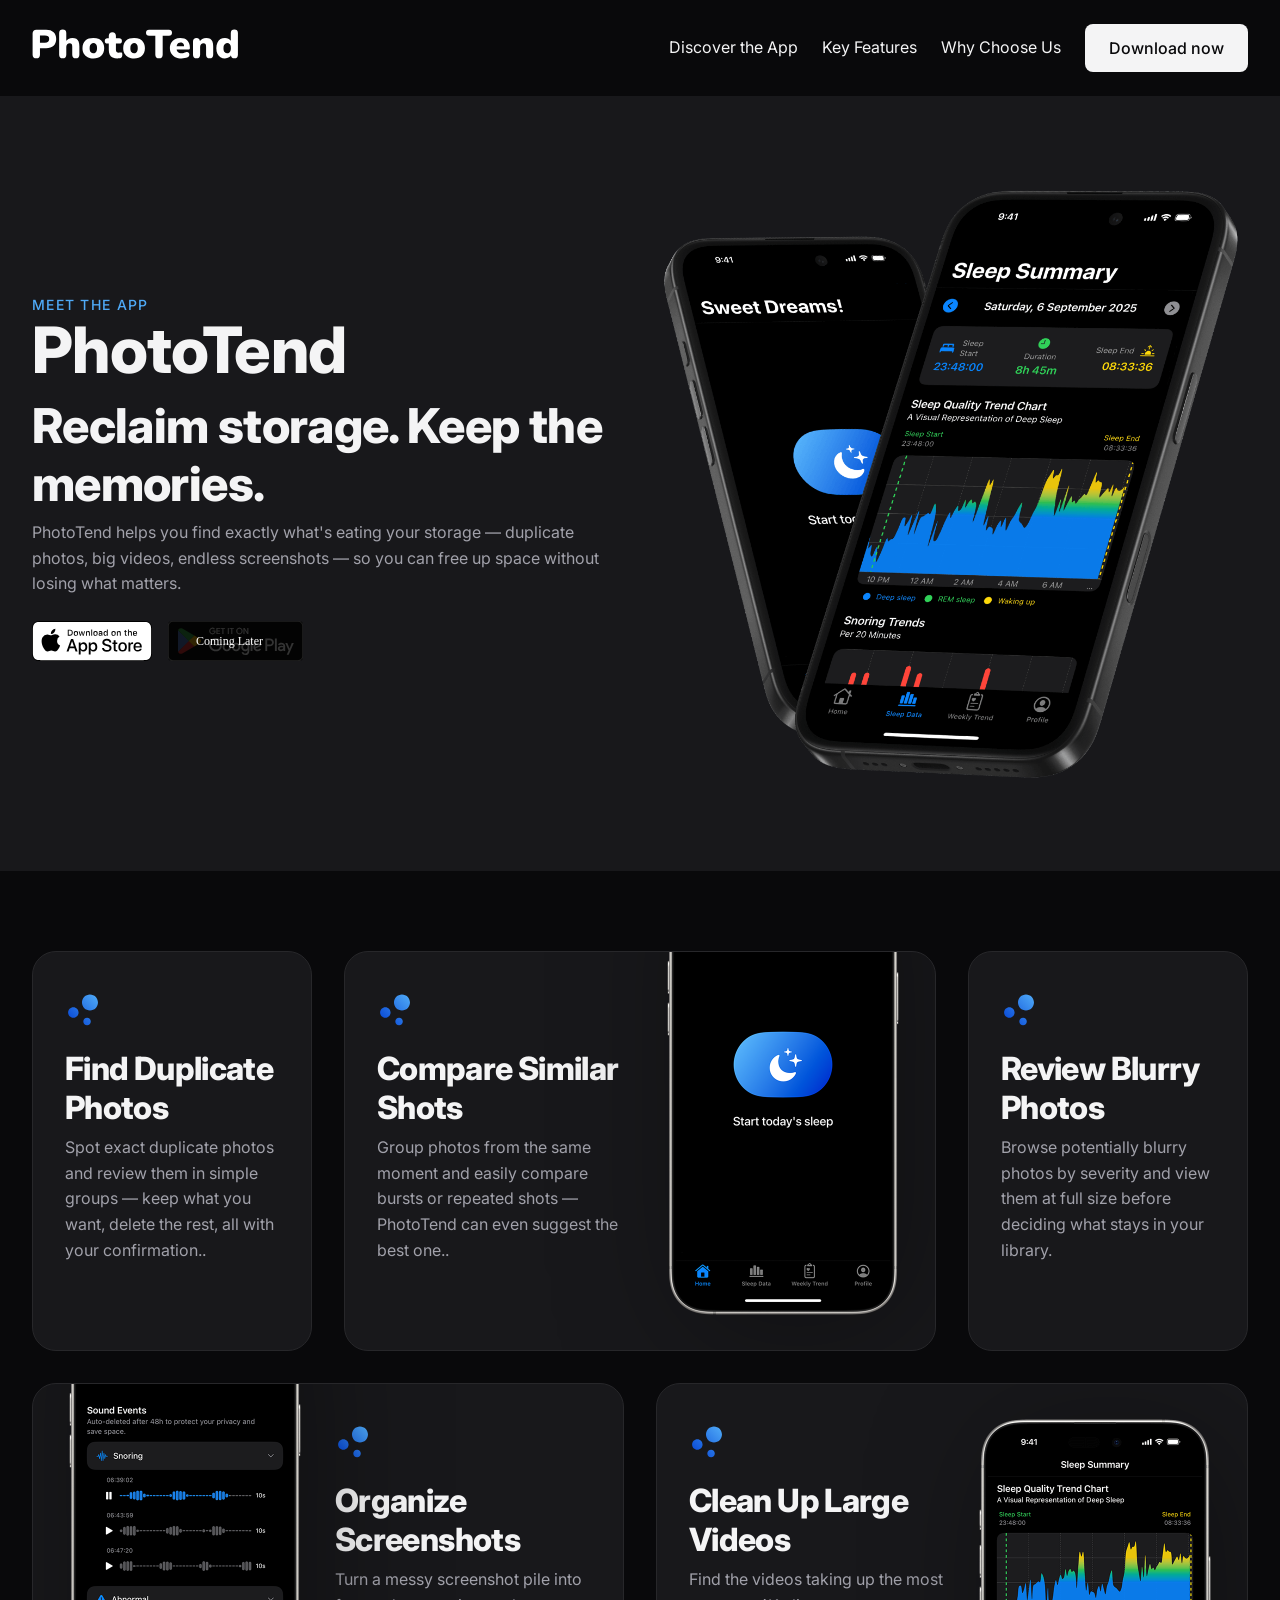
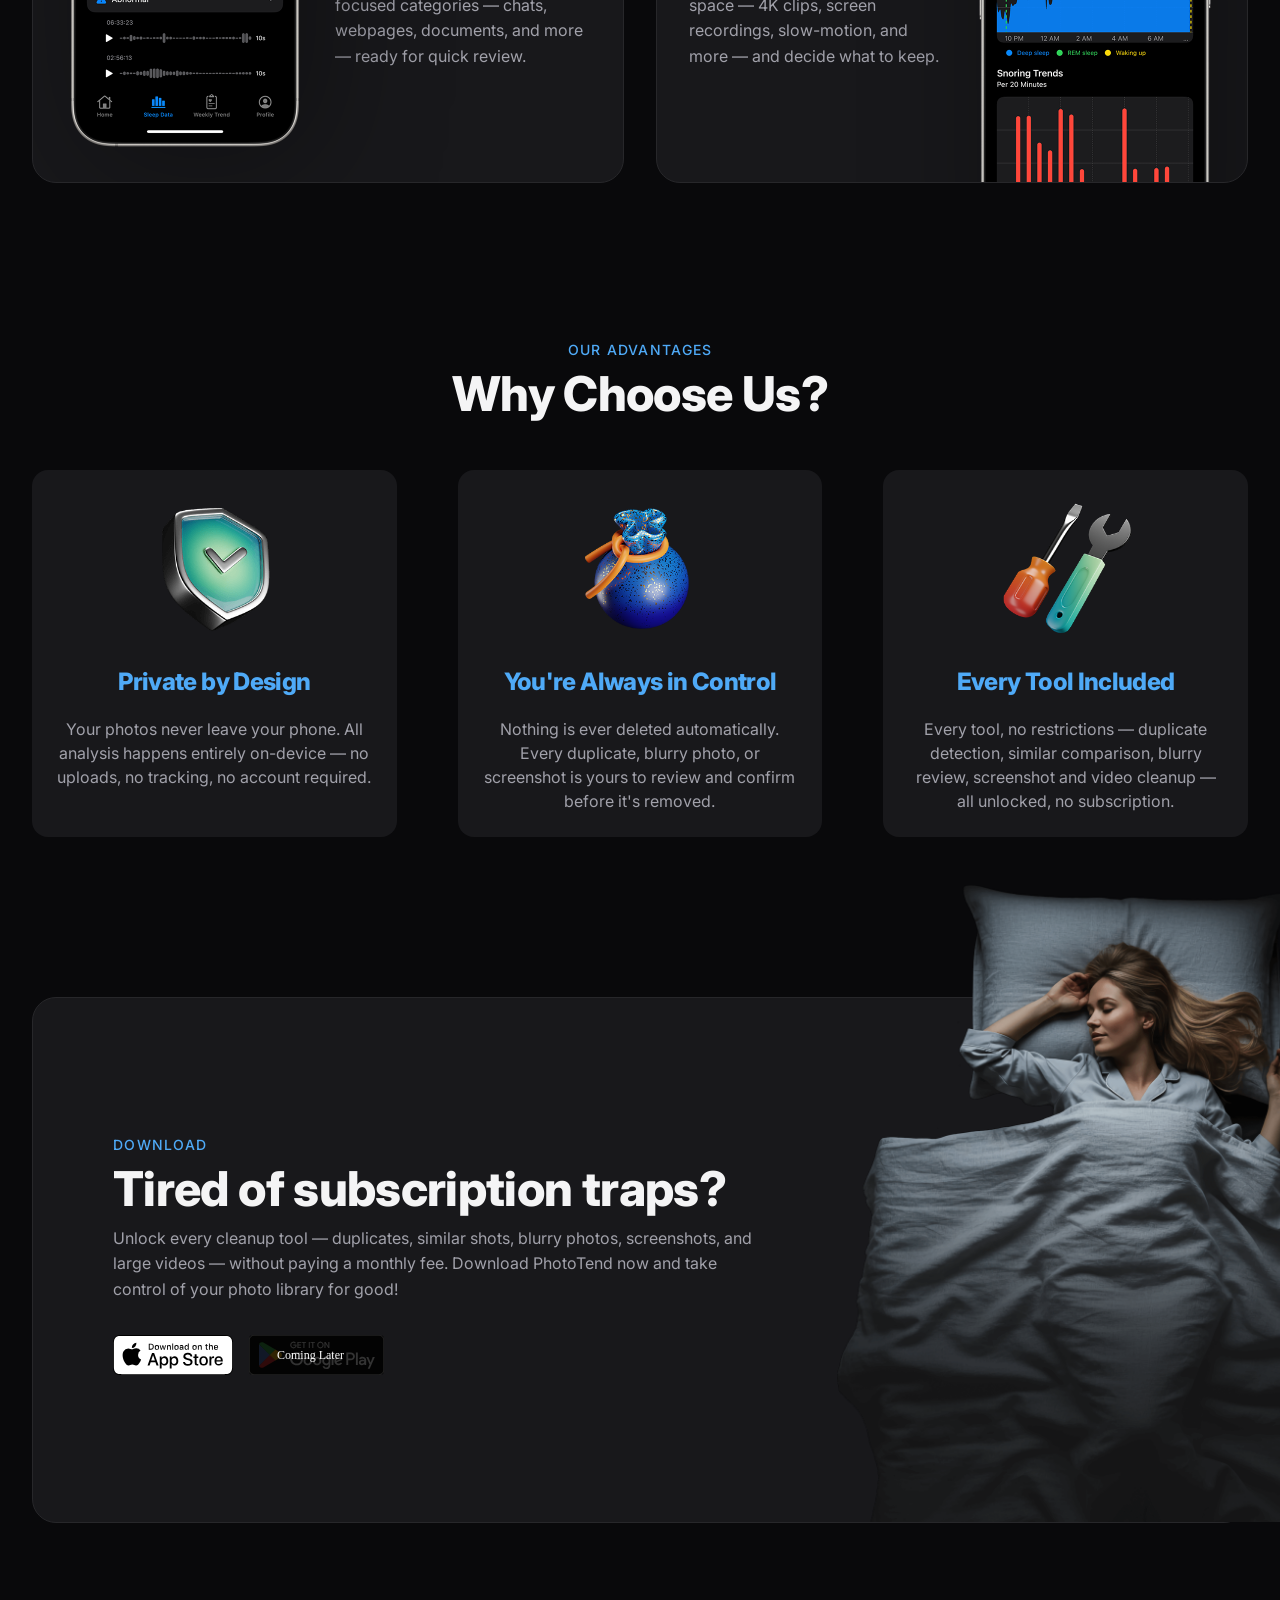
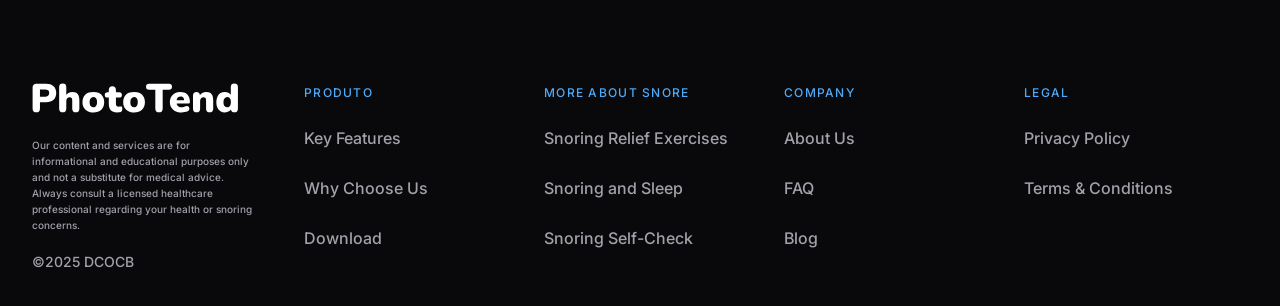
==== en/index.html @ 8b0f8ff6 "Update index.html" ====
<!DOCTYPE html>
<html lang="en">

<head>
  <script type="text/javascript">
    (function () {
      if (document.cookie.indexOf('lang_preference=en') === -1 &&
        window.location.pathname.indexOf('/en/') === -1 &&
        window.location.search.indexOf('lang=en') === -1) {
        var userLang = navigator.language || navigator.userLanguage;
        if (userLang.startsWith('zh') && window.location.pathname.indexOf('/zh/') === -1) {
          window.location.href = '/zh/index.html';
        } else if (userLang.startsWith('jp') && window.location.pathname.indexOf('/jp/') === -1) {
          window.location.href = '/jp/index.html';
        } else if (userLang.startsWith('kr') && window.location.pathname.indexOf('/kr/') === -1) {
          window.location.href = '/kr/index.html';
        }
      }
    })();
  </script>
  <link rel="preconnect" href="https://fonts.googleapis.com" />
  <link rel="preconnect" href="https://fonts.gstatic.com" crossorigin />

  <meta charset="UTF-8" />
  <meta name="viewport" content="width=device-width, initial-scale=1.0" />
  <title>Snore App - Track Your Snoring & Improve Sleep Quality</title>
  <meta name="description"
    content="Snore app tracks your snoring patterns and provides insights to help you understand your sleep better. Reduce snoring and improve sleep quality with our AI-powered sleep tracking solution.">
  <link rel="stylesheet" href="../styles/index.css" />

  <!-- Hreflang tags for SEO -->
  <link rel="alternate" hreflang="en" href="https://phototend.dcocb.com/index.html" />
  <link rel="alternate" hreflang="zh-TW" href="https://phototend.dcocb.com/zh/index.html" />
  <link rel="alternate" hreflang="jp" href="https://phototend.dcocb.com/jp/index.html" />
  <link rel="alternate" hreflang="x-default" href="https://phototend.dcocb.com/index.html" />

  <!-- SEO Enhancement: Canonical URL -->
  <link rel="canonical" href="https://snore.dcocb.com/index.html" />

  <!-- SEO Enhancement: Open Graph -->
  <meta property="og:title" content="Snore App - Track Your Snoring & Improve Sleep Quality" />
  <meta property="og:description"
    content="Snore app tracks your snoring patterns and provides insights to help you understand your sleep better. Reduce snoring and improve sleep quality with our AI-powered sleep tracking solution." />
  <meta property="og:type" content="website" />
  <meta property="og:url" content="https://snore.dcocb.com/index.html" />
  <meta property="og:image" content="https://snore.dcocb.com/assets/en/smartphones.png" />

  <!-- SEO Enhancement: Twitter Card -->
  <meta name="twitter:card" content="summary_large_image" />
  <meta name="twitter:title" content="Snore App - Track Your Snoring & Improve Sleep Quality" />
  <meta name="twitter:description"
    content="Snore app tracks your snoring patterns and provides insights to help you understand your sleep better. Reduce snoring and improve sleep quality with our AI-powered sleep tracking solution." />
  <meta name="twitter:image" content="https://snore.dcocb.com/assets/en/smartphones.png" />

  <!-- SEO Enhancement: Structured Data -->
  <script type="application/ld+json">
    {
      "@context": "https://schema.org",
      "@type": "WebSite",
      "name": "Snore App",
      "url": "https://snore.dcocb.com/",
      "description": "Snore app tracks your snoring patterns and provides insights to help you understand your sleep better. Reduce snoring and improve sleep quality with our AI-powered sleep tracking solution.",
      "publisher": {
        "@type": "Organization",
        "name": "Snore",
        "logo": {
          "@type": "ImageObject",
          "url": "https://snore.dcocb.com/assets/logo.svg"
        }
      }
    }
    </script>

  <link href="https://fonts.googleapis.com/css2?family=Inter:wght@100..900&display=swap" rel="stylesheet" />
</head>

<body>
  <header>
    <div class="container py-base">
      <nav class="flex items-center gap-1.5">
        <a href="#">
          <img src="../assets/en/logo.svg" alt="Logo Zingen" />
        </a>

        <a href="#about" class="desktop-only">Discover the App</a>
        <a href="#features" class="desktop-only">Key Features</a>
        <a href="#advantages" class="desktop-only">Why Choose Us</a>

        <a href="#download" class="btn btn-sm">Download now</a>
      </nav>
    </div>
  </header>


  <section id="about">
    <div class="container even-columns py-xl items-center">
      <div>
        <header>
          <strong>Meet the app</strong>
          <div class="main-title">
            <h1>PhotoTend</h1>
            <h2>Reclaim storage. Keep the memories.</h2>
          </div>
        </header>
        <p>
          PhotoTend helps you find exactly what's eating your storage — duplicate photos,
          big videos, endless screenshots — so you can free up space without losing what matters.
        </p>

        <div style="height: 24px;"></div>
        <div class="buttons flex gap-1">
          <a href="https://apps.apple.com/app/id6751473721">
            <img src="../assets/en/icons/button-appstore-white.svg" alt="Baixar da Apple Store" />
          </a>
          <a href="#">
            <img src="../assets/en/icons/button-playstore-black2.svg" alt="Baixar da Play Store" />
          </a>
        </div>
      </div>
      <div>
        <img class="desktop-only" src="../assets/en/smartphones.png" alt="" />
      </div>
    </div>
  </section>


  <section id="features">
    <div class="cards container py-xl grid gap-1.5">
      <div class="card py-lg px-lg">
        <img src="../assets/en/icons/5-1-2.svg" alt="" />
        <h3>Find Duplicate Photos</h3>
        <p>
          Spot exact duplicate photos and review them in
          simple groups — keep what you want, delete the
          rest, all with your confirmation..
        </p>
      </div>

      <div class="card py-lg px-lg">
        <div>
          <img src="../assets/en/icons/5-1-2.svg" alt="" />
          <h3>Compare Similar Shots</h3>
          <p>
            Group photos from the same moment and easily
            compare bursts or repeated shots — PhotoTend
            can even suggest the best one..
          </p>
        </div>
        <img class="desktop-only" src="../assets/en/Tela 2.png" alt="" />
      </div>

      <div class="card py-lg px-lg">
        <img src="../assets/en/icons/5-1-2.svg" alt="" />
        <h3>Review Blurry Photos</h3>
        <p>
          Browse potentially blurry photos by severity
          and view them at full size before deciding
          what stays in your library.
        </p>
      </div>

      <div class="card py-lg px-lg">
        <div>
          <img src="../assets/en/icons/5-1-2.svg" alt="" />
          <h3>Organize Screenshots</h3>
          <p>
            Turn a messy screenshot pile into focused
            categories — chats, webpages, documents,
            and more — ready for quick review.
          </p>
        </div>
        <img class="desktop-only" src="../assets/en/Tela 1.png" alt="" />
      </div>

      <div class="card py-lg px-lg">
        <div>
          <img src="../assets/en/icons/5-1-2.svg" alt="" />
          <h3>Clean Up Large Videos</h3>
          <p>
            Find the videos taking up the most
            space — 4K clips, screen recordings,
            slow-motion, and more — and decide what to keep.
          </p>
        </div>
        <img class="desktop-only" src="../assets/en/Tela 3.png" alt="" />
      </div>
    </div>
  </section>

  <section id="advantages">
    <div class="container py-xl">
      <header>
        <strong>Our Advantages</strong>
        <h2>Why Choose Us?</h2>
      </header>
      <div class="advantages-container">
        <div class="advantage-item">
          <img src="../assets/en/icons/3-1.png" alt="Advanced Research" />
          <h3>Private by Design</h3>
          <p>
            Your photos never leave your phone.
            All analysis happens entirely on-device — no uploads,
            no tracking, no account required.
          </p>
        </div>

        <div class="advantage-item">
          <img src="../assets/en/icons/3-2.png" alt="Trusted Users" />
          <h3>You're Always in Control</h3>
          <p>
            Nothing is ever deleted automatically.
            Every duplicate, blurry photo,
            or screenshot is yours to review and confirm before it's removed.
          </p>
        </div>

        <div class="advantage-item">
          <img src="../assets/en/icons/3-3.png" alt="Data Encryption" />
          <h3>Every Tool Included</h3>
          <p>
            Every tool, no restrictions — duplicate detection,
            similar comparison, blurry review,
            screenshot and video cleanup — all unlocked, no subscription.
          </p>
        </div>
      </div>
    </div>
  </section>

  <section id="download">
    <div class="container py-xl">
      <div class="card px-lg even-columns items-center">
        <div>
          <header>
            <strong>Download</strong>
            <h2>Tired of subscription traps?</h2>
          </header>
          <p>
            Unlock every cleanup tool — duplicates, similar shots,
            blurry photos, screenshots, and large videos — without paying a monthly fee.
            Download PhotoTend now and take control of your photo library for good!
          </p>

          <div class="buttons flex gap-1">
            <a href="https://apps.apple.com/app/id6751473721"><img src="../assets/en/icons/button-appstore-white.svg"
                alt="Baixar da Apple Store" /></a>
            <a href="#"><img src="../assets/en/icons/button-playstore-black2.svg" alt="Baixar da Play Store" /></a>
          </div>
        </div>

        <img src="../assets/en/217.png" alt="" />
      </div>
    </div>
  </section>

  <!-- <section id="hero">
      <div class="container py-xl">
        <img src="../assets/en/music-bars2.svg" alt="" />
        <h1>Gain more Insights Into your Sleep</h1>
        <p>Embark on better sleep！</p>

        <div class="buttons flex items-center gap-1">
          <a href="#pricing" aria-label="Ver planos" class="btn btn-md"></a>
          <a href="#downloads" class="btn btn-md">Download now</a>
        </div>
      </div>
    </section> -->

  <section id="smartphones-img">
    <div class="container">
      <img src="../assets/en/smartphones.png" alt="" />
    </div>
  </section>


  <footer>
    <div class="container py-xl">
      <div class="grid top even-columns">
        <div>
          <img src="../assets/en/logo.svg" alt="" />

          <p style="font-size: 0.625rem; margin-top: 1rem;">Our content and services are for informational and
            educational purposes only and not a substitute for medical advice. Always consult a licensed healthcare
            professional regarding your health or snoring concerns.</p>
        </div>

        <div>
          <nav class="even-columns" style="display: grid; grid-template-columns: repeat(4, 1fr); gap: 1rem;">
            <ul role="list" class="grid gap-1.5">
              <li class="title">Produto</li>
              <li><a href="#features">Key Features</a></li>
              <li><a href="#advantages">Why Choose Us</a></li>
              <li><a href="#download">Download</a></li>
            </ul>

            <ul role="list" class="grid gap-1.5">
              <li class="title">More about Snore</li>
              <li><a href="blog/train-mouth-stop-snoring.html">Snoring Relief Exercises</a></li>
              <li><a href="blog/snoring-and-sleep.html">Snoring and Sleep</a></li>
              <li><a href="blog/snoring-detection.html">Snoring Self-Check</a></li>
            </ul>

            <ul role="list" class="grid gap-1.5">
              <li class="title">Company</li>
              <li><a href="#about">About Us</a></li>
              <li><a href="faqs.html">FAQ</a></li>
              <li><a href="blog.html">Blog</a></li>
            </ul>

            <ul role="list" class="grid gap-1.5">
              <li class="title">Legal</li>
              <li><a href="privacy-policy.html">Privacy Policy</a></li>
              <li><a href="terms-conditions.html">Terms & Conditions</a></li>
            </ul>
          </nav>
        </div>
      </div>
      <section class="bottom flex gap-1.5">
        <span class="copy">©2025 DCOCB</span>
      </section>
    </div>
  </footer>
</body>

</html>
---- styles/index.css ----
@import url(global.css);
@import url(utility.css);
@import url(buttons.css);
@import url(social.css);
@import url(header.css);
@import url(hero.css);
@import url(sections.css);
@import url(about.css);
@import url(cards.css);
@import url(features.css) (width >= 80em);
@import url(advantages.css);
@import url(download.css);
@import url(footer.css);
@import url(faqs.css);
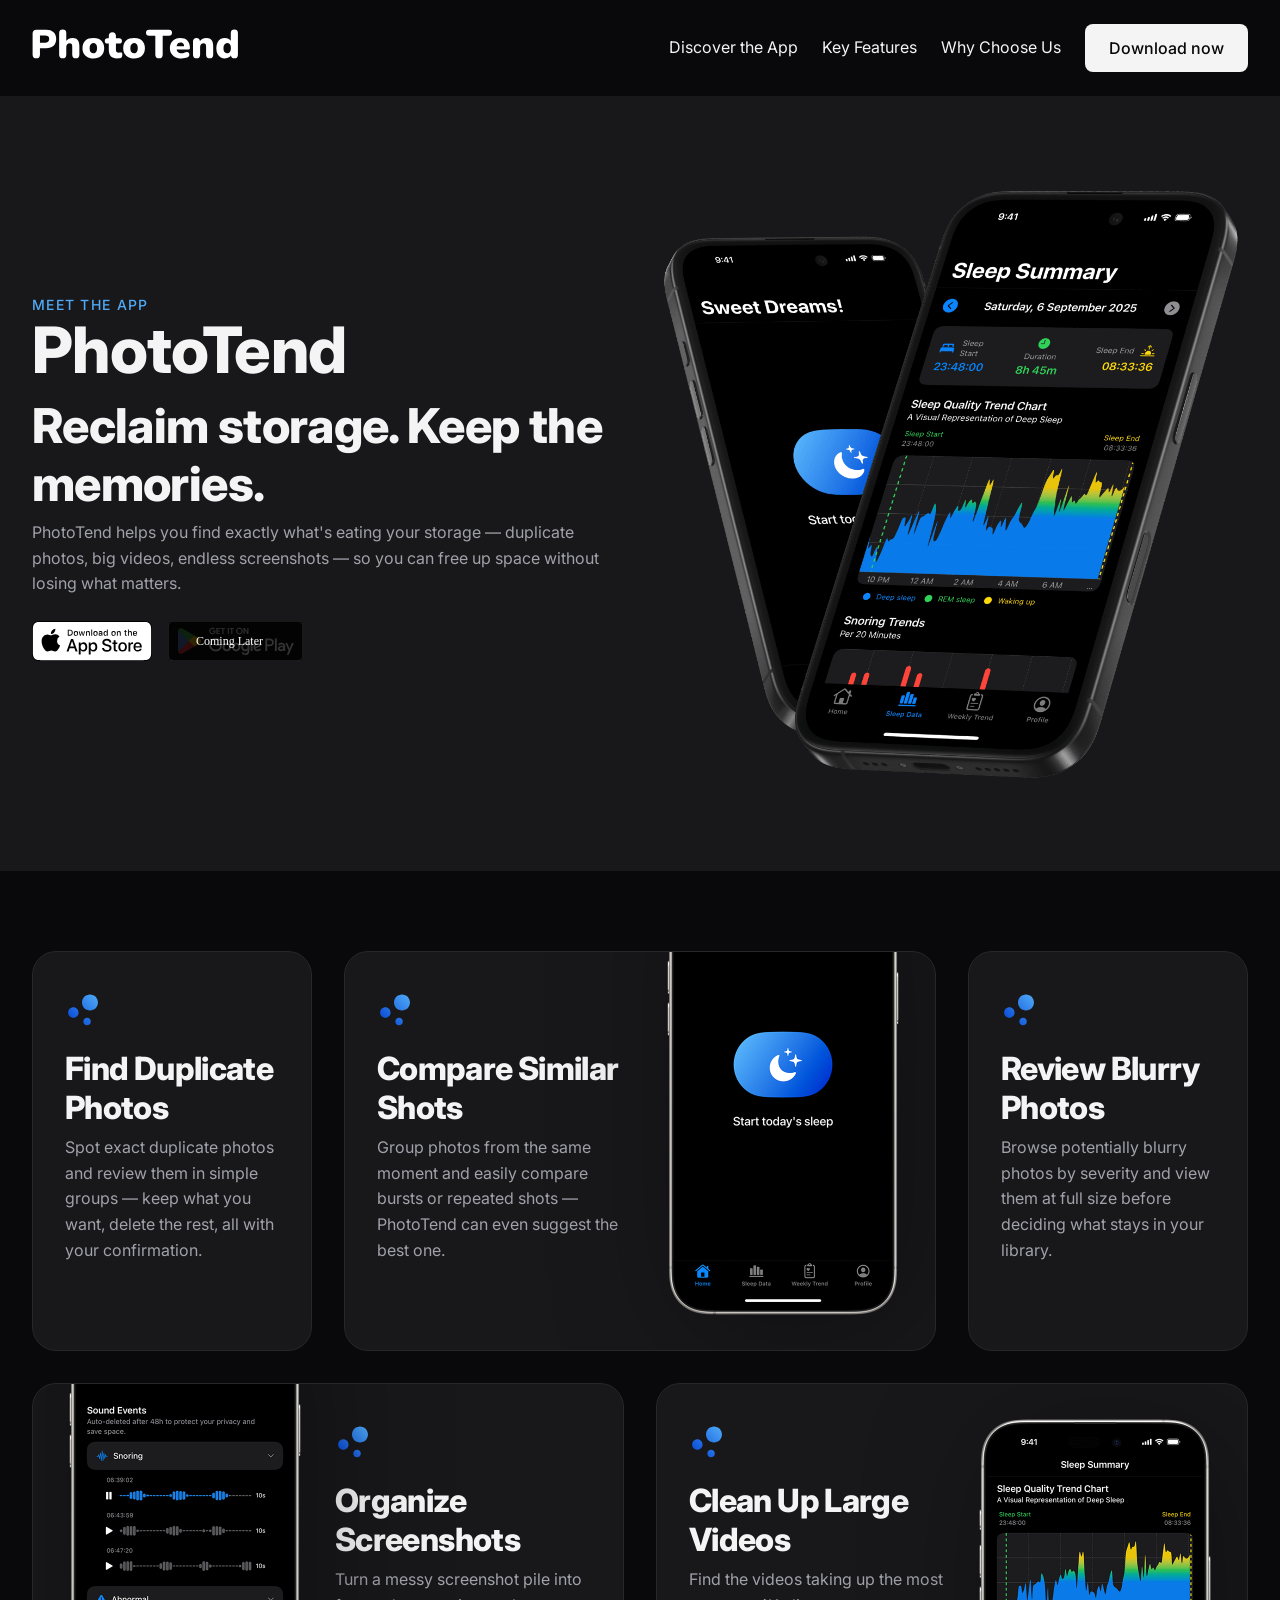
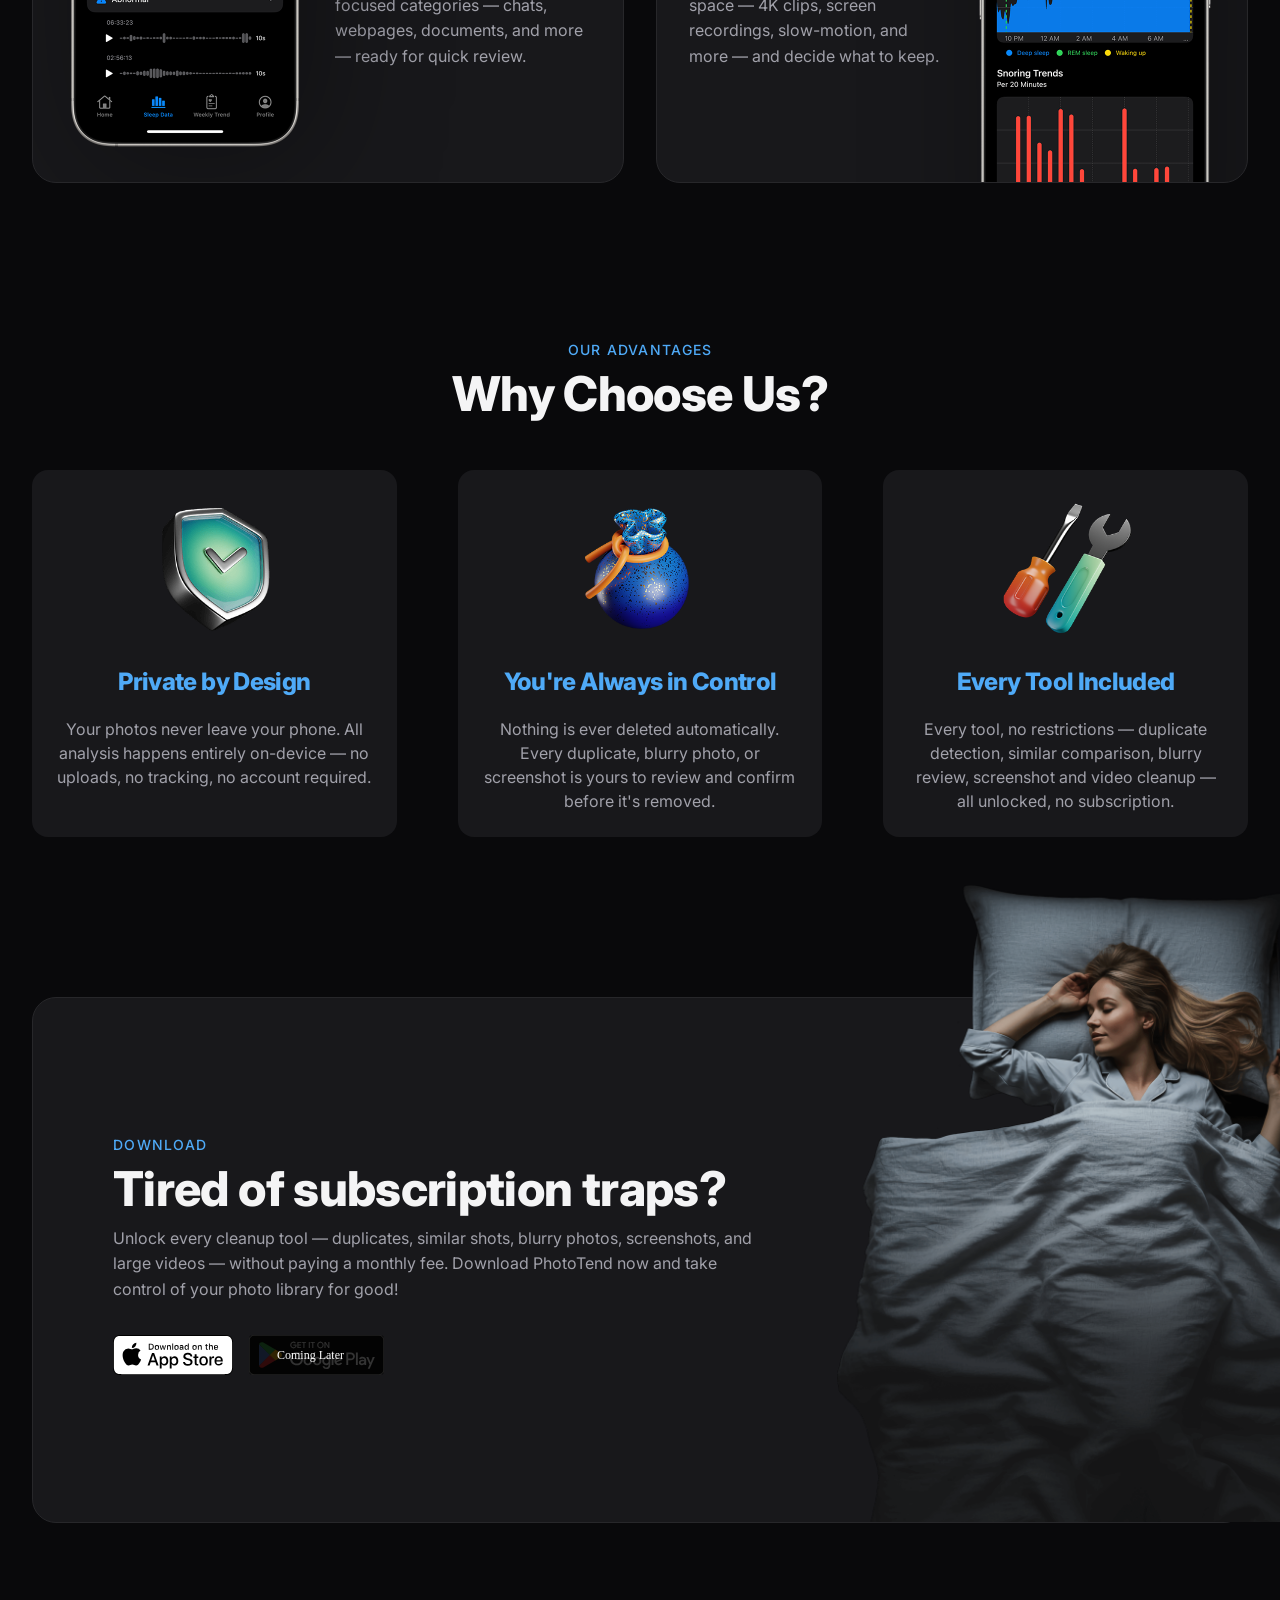
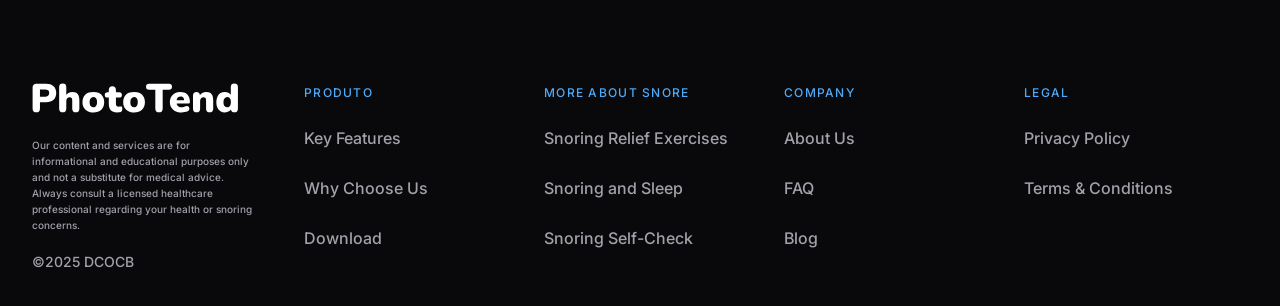
==== commit 772f5635: "Update index.html" ====
--- a/en/index.html
+++ b/en/index.html
@@ -58,14 +58,14 @@
       "@context": "https://schema.org",
       "@type": "WebSite",
       "name": "Snore App",
-      "url": "https://snore.dcocb.com/",
-      "description": "Snore app tracks your snoring patterns and provides insights to help you understand your sleep better. Reduce snoring and improve sleep quality with our AI-powered sleep tracking solution.",
+      "url": "https://phototend.dcocb.com/",
+      "description": "PhotoTend scans your photo library on-device to find duplicates, similar shots, and blurry photos, helping you understand what's taking up your storage. Free up space and keep only the photos that matter — privately, with no subscription required.",
       "publisher": {
         "@type": "Organization",
         "name": "Snore",
         "logo": {
           "@type": "ImageObject",
-          "url": "https://snore.dcocb.com/assets/logo.svg"
+          "url": "https://PhotoTend.dcocb.com/assets/logo.svg"
         }
       }
     }
@@ -132,7 +132,7 @@
         <p>
           Spot exact duplicate photos and review them in
           simple groups — keep what you want, delete the
-          rest, all with your confirmation..
+          rest, all with your confirmation.
         </p>
       </div>
 
@@ -143,7 +143,7 @@
           <p>
             Group photos from the same moment and easily
             compare bursts or repeated shots — PhotoTend
-            can even suggest the best one..
+            can even suggest the best one.
           </p>
         </div>
         <img class="desktop-only" src="../assets/en/Tela 2.png" alt="" />
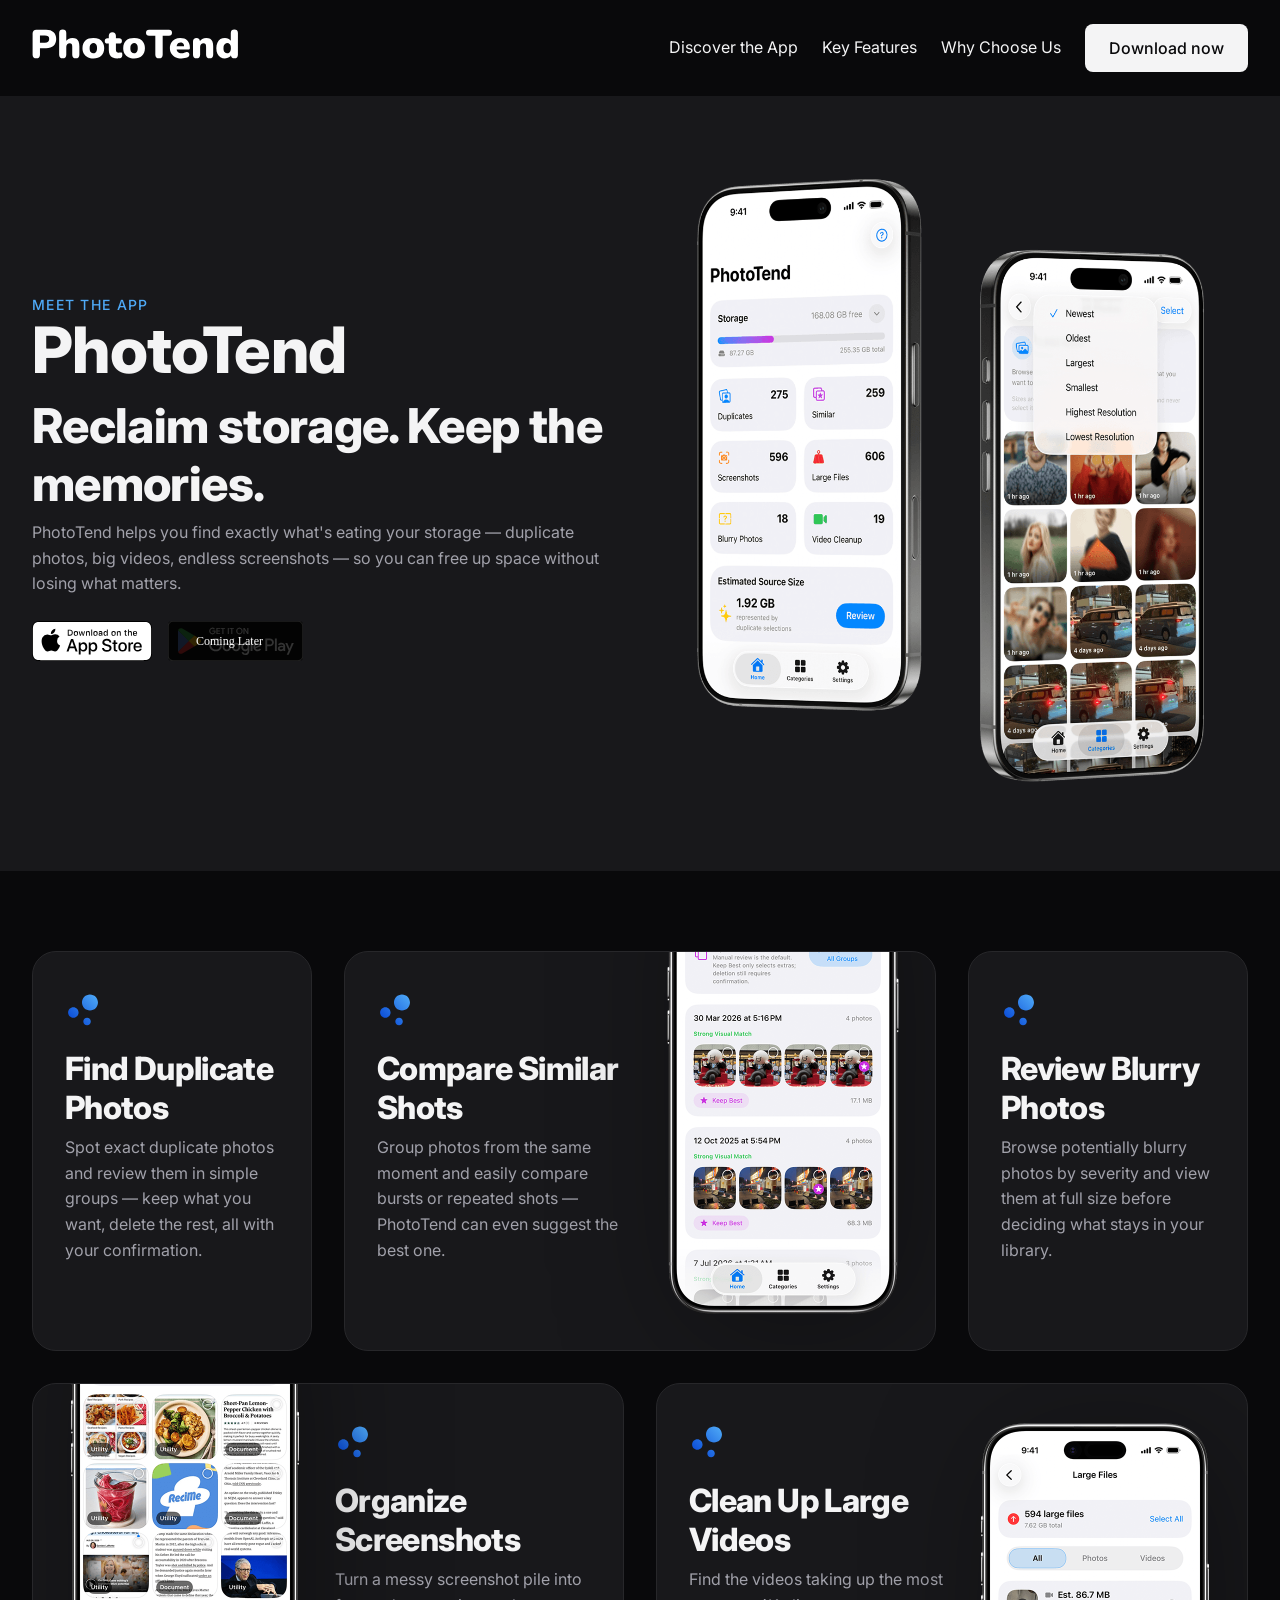
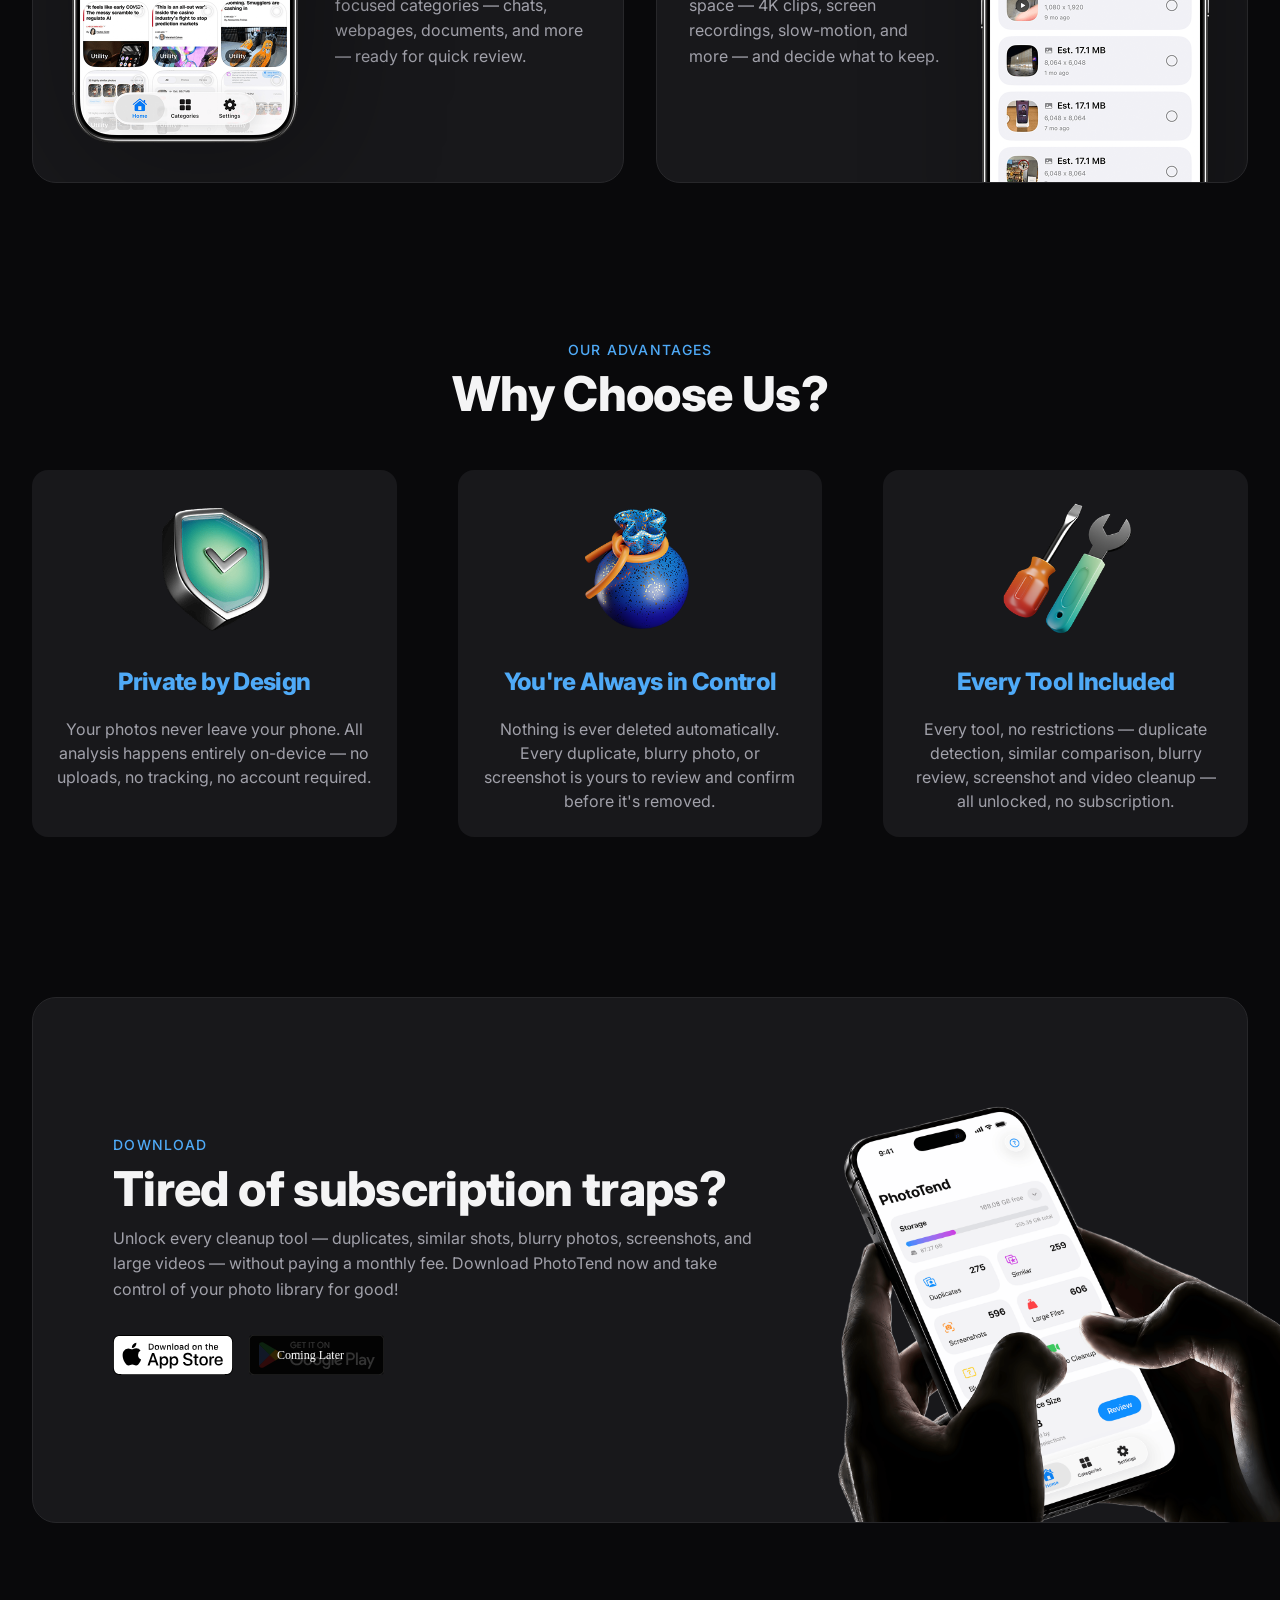
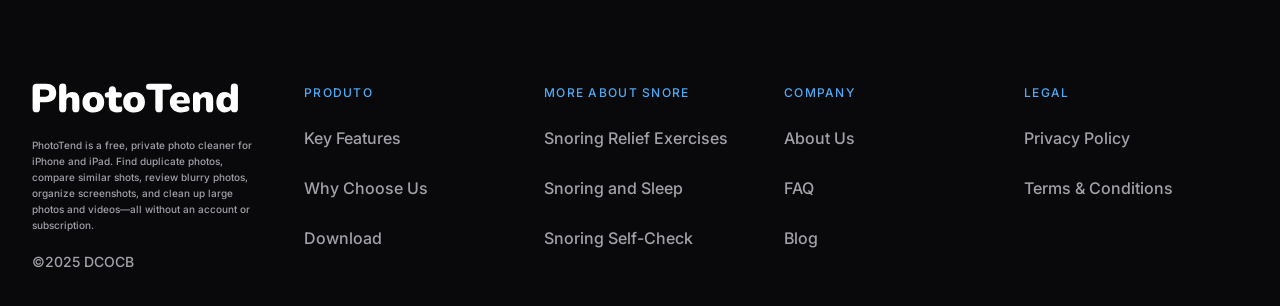
==== commit 8e2edc87: "Update index.html" ====
--- a/en/index.html
+++ b/en/index.html
@@ -12,8 +12,6 @@
           window.location.href = '/zh/index.html';
         } else if (userLang.startsWith('jp') && window.location.pathname.indexOf('/jp/') === -1) {
           window.location.href = '/jp/index.html';
-        } else if (userLang.startsWith('kr') && window.location.pathname.indexOf('/kr/') === -1) {
-          window.location.href = '/kr/index.html';
         }
       }
     })();
@@ -23,7 +21,7 @@
 
   <meta charset="UTF-8" />
   <meta name="viewport" content="width=device-width, initial-scale=1.0" />
-  <title>Snore App - Track Your Snoring & Improve Sleep Quality</title>
+  <title>PhotoTend - Reclaim storage. Keep the memories.</title>
   <meta name="description"
     content="Snore app tracks your snoring patterns and provides insights to help you understand your sleep better. Reduce snoring and improve sleep quality with our AI-powered sleep tracking solution.">
   <link rel="stylesheet" href="../styles/index.css" />
@@ -35,14 +33,14 @@
   <link rel="alternate" hreflang="x-default" href="https://phototend.dcocb.com/index.html" />
 
   <!-- SEO Enhancement: Canonical URL -->
-  <link rel="canonical" href="https://snore.dcocb.com/index.html" />
+  <link rel="canonical" href="https://phototend.dcocb.com/index.html" />
 
   <!-- SEO Enhancement: Open Graph -->
   <meta property="og:title" content="Snore App - Track Your Snoring & Improve Sleep Quality" />
   <meta property="og:description"
     content="Snore app tracks your snoring patterns and provides insights to help you understand your sleep better. Reduce snoring and improve sleep quality with our AI-powered sleep tracking solution." />
   <meta property="og:type" content="website" />
-  <meta property="og:url" content="https://snore.dcocb.com/index.html" />
+  <meta property="og:url" content="https://phototend.dcocb.com/index.html" />
   <meta property="og:image" content="https://snore.dcocb.com/assets/en/smartphones.png" />
 
   <!-- SEO Enhancement: Twitter Card -->
@@ -279,9 +277,7 @@
         <div>
           <img src="../assets/en/logo.svg" alt="" />
 
-          <p style="font-size: 0.625rem; margin-top: 1rem;">Our content and services are for informational and
-            educational purposes only and not a substitute for medical advice. Always consult a licensed healthcare
-            professional regarding your health or snoring concerns.</p>
+          <p style="font-size: 0.625rem; margin-top: 1rem;">PhotoTend is a free, private photo cleaner for iPhone and iPad. Find duplicate photos, compare similar shots, review blurry photos, organize screenshots, and clean up large photos and videos—all without an account or subscription.</p>
         </div>
 
         <div>
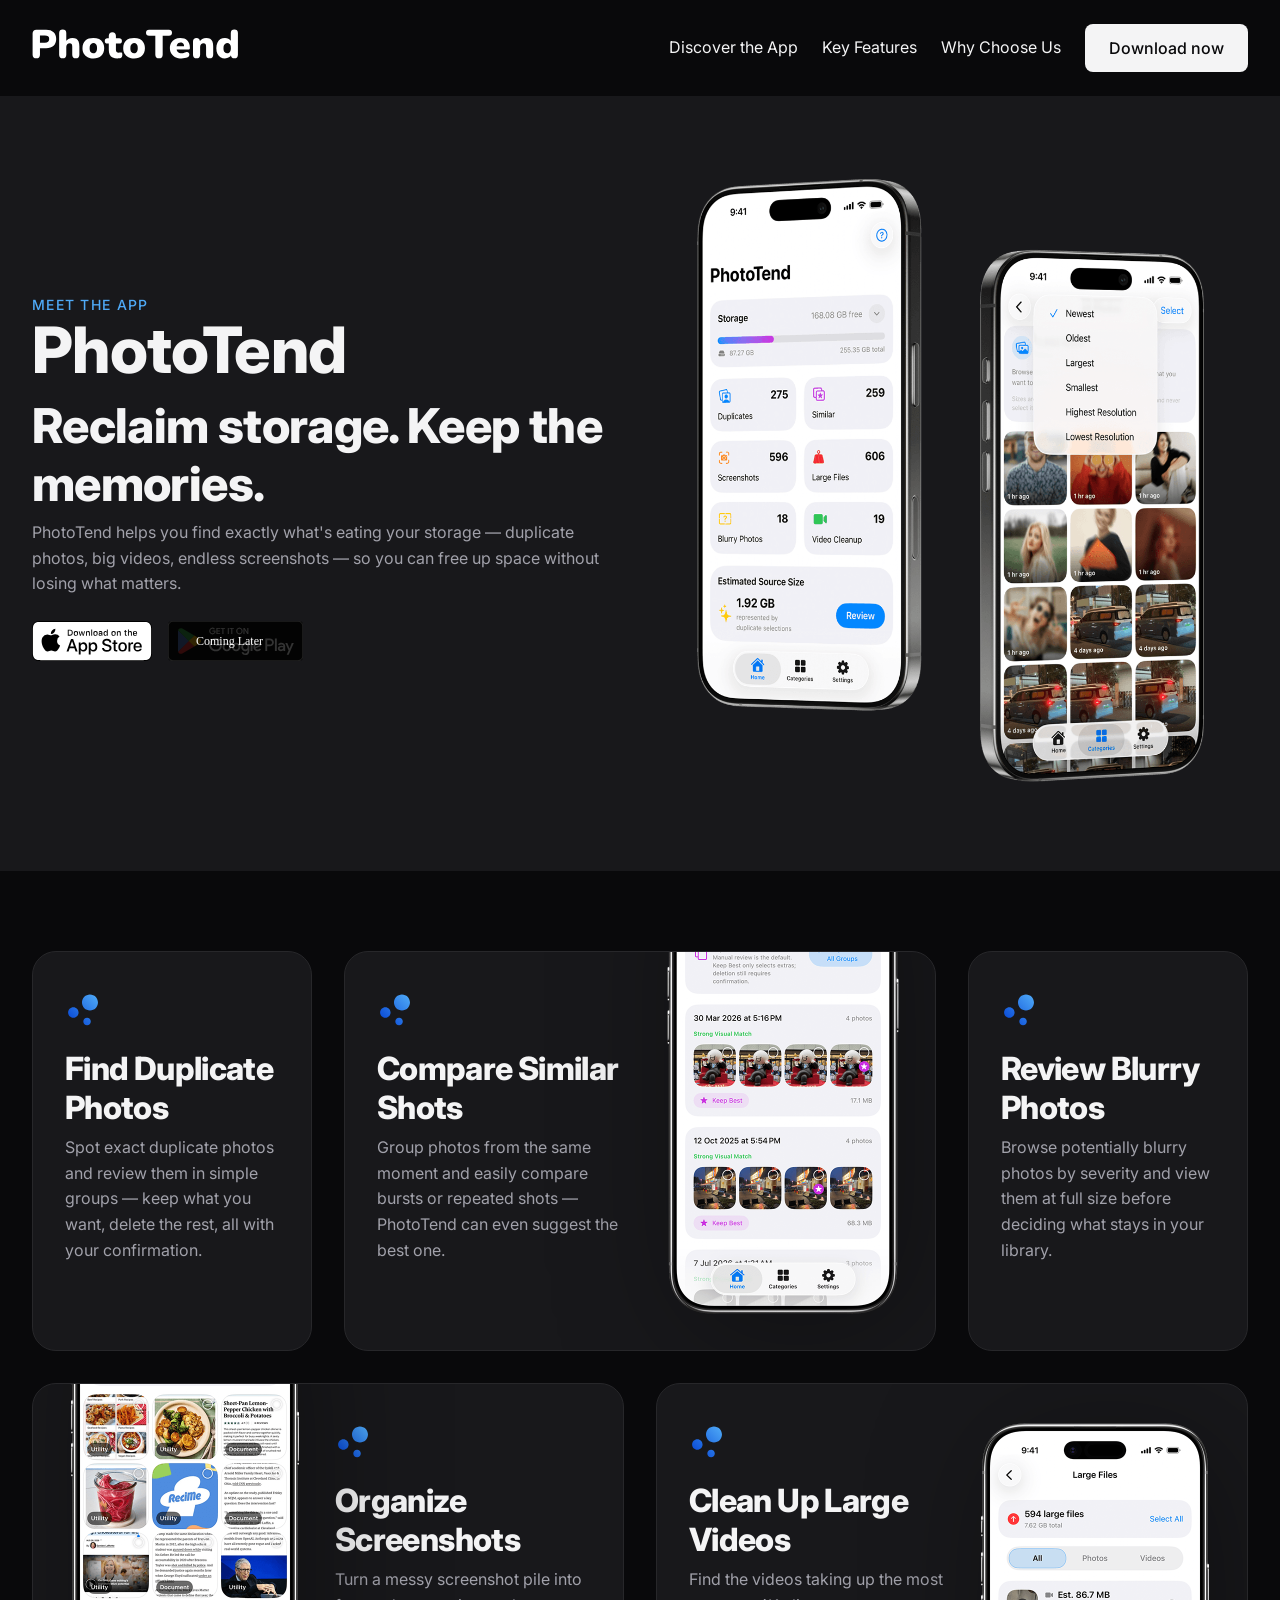
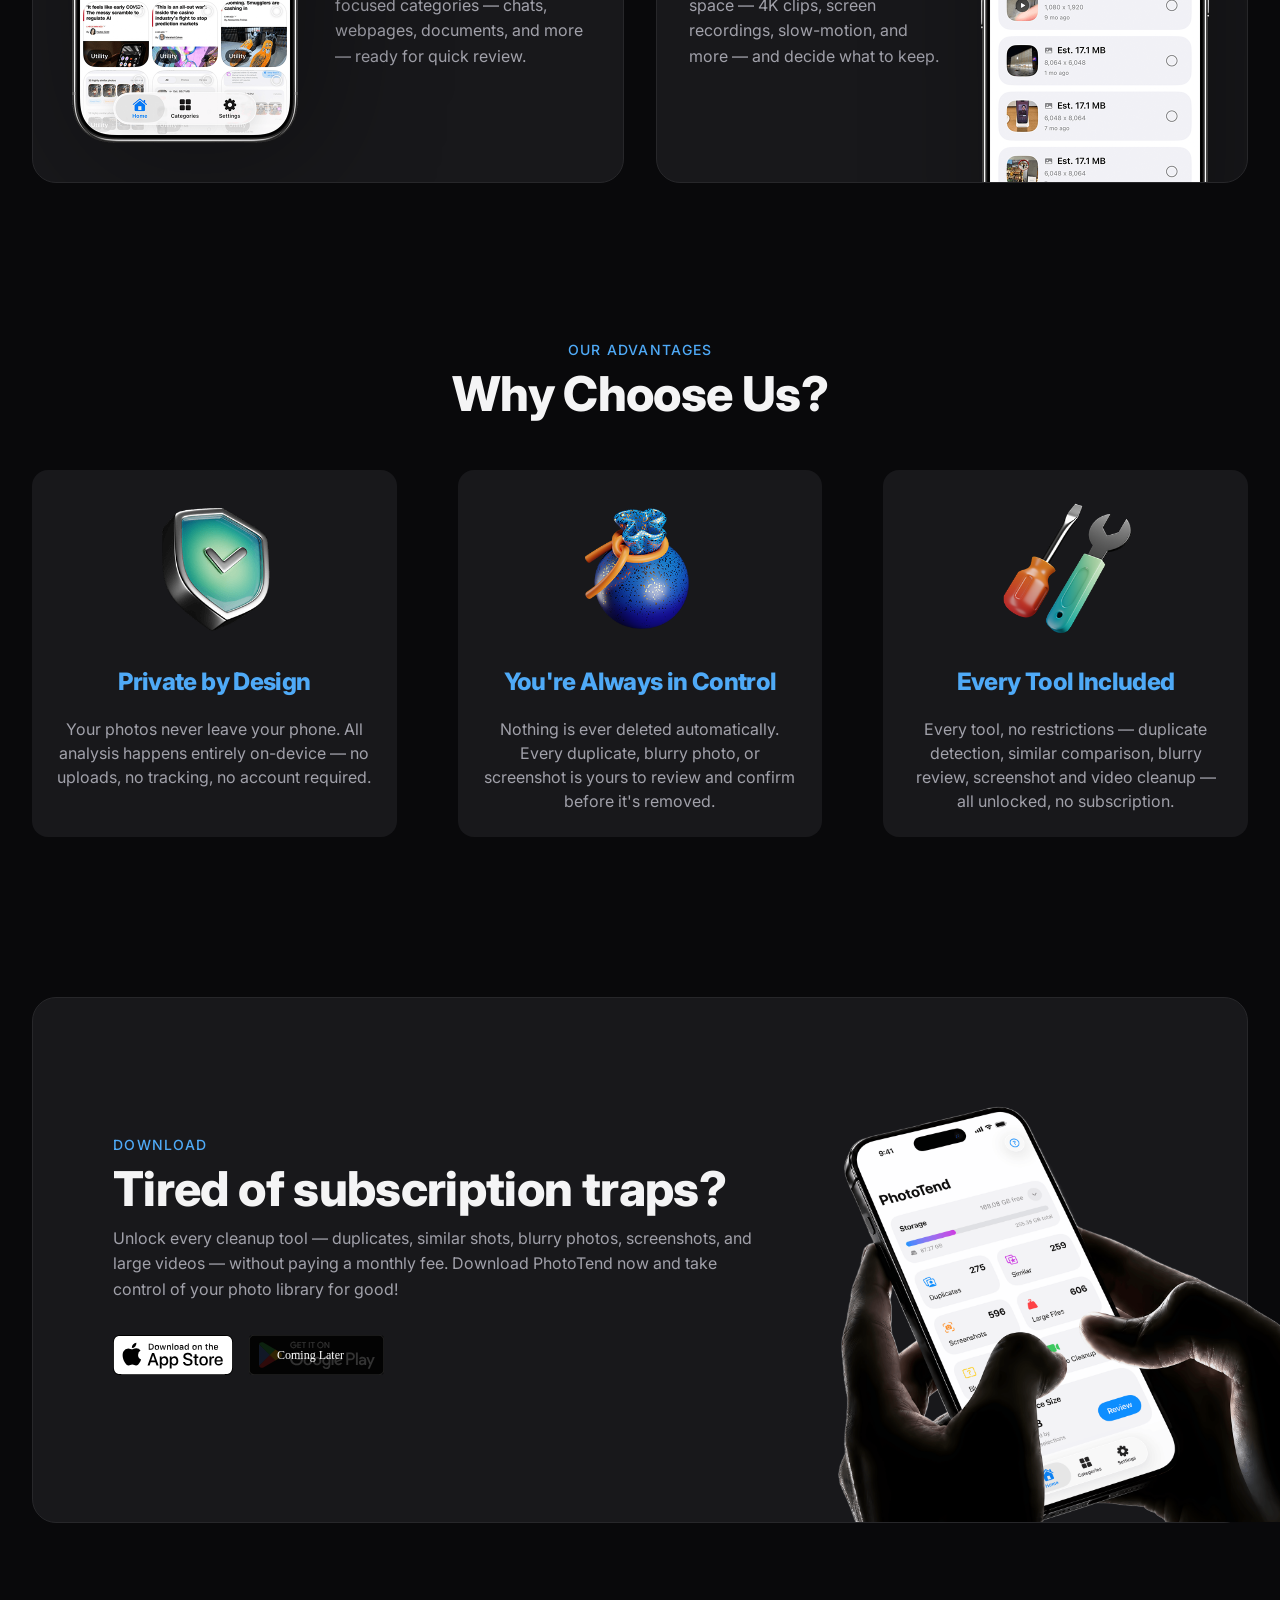
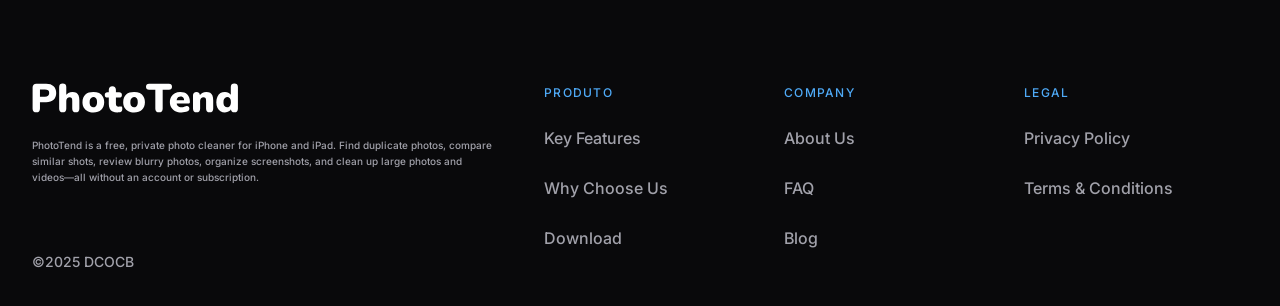
==== commit c683f7dc: "Add files via upload" ====
--- a/en/index.html
+++ b/en/index.html
@@ -281,7 +281,7 @@
         </div>
 
         <div>
-          <nav class="even-columns" style="display: grid; grid-template-columns: repeat(4, 1fr); gap: 1rem;">
+          <nav class="even-columns" style="display: grid; grid-template-columns: repeat(3, 1fr); gap: 1rem;">
             <ul role="list" class="grid gap-1.5">
               <li class="title">Produto</li>
               <li><a href="#features">Key Features</a></li>
@@ -290,13 +290,6 @@
             </ul>
 
             <ul role="list" class="grid gap-1.5">
-              <li class="title">More about Snore</li>
-              <li><a href="blog/train-mouth-stop-snoring.html">Snoring Relief Exercises</a></li>
-              <li><a href="blog/snoring-and-sleep.html">Snoring and Sleep</a></li>
-              <li><a href="blog/snoring-detection.html">Snoring Self-Check</a></li>
-            </ul>
-
-            <ul role="list" class="grid gap-1.5">
               <li class="title">Company</li>
               <li><a href="#about">About Us</a></li>
               <li><a href="faqs.html">FAQ</a></li>
